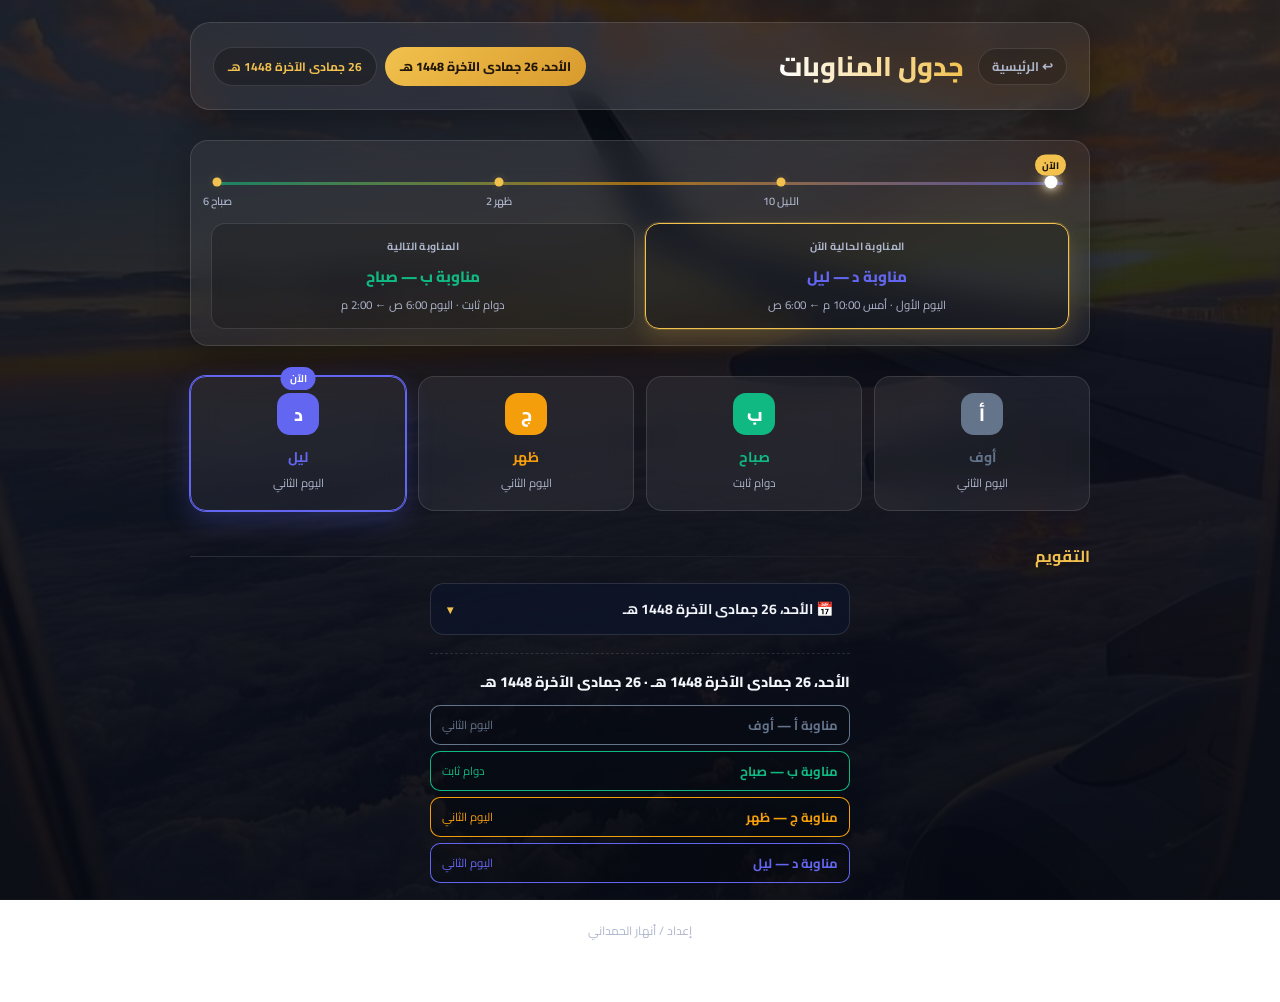
==== shifts.html @ ebb5fe30 "Add files via upload" ====
<!DOCTYPE html>
<html lang="ar" dir="rtl">
<head>
<meta charset="UTF-8">
<meta name="viewport" content="width=device-width, initial-scale=1.0">
<title>جدول المناوبات</title>
<link rel="preconnect" href="https://fonts.googleapis.com">
<link rel="preconnect" href="https://fonts.gstatic.com" crossorigin>
<link href="https://fonts.googleapis.com/css2?family=Cairo:wght@400;500;600;700;800;900&display=swap" rel="stylesheet">
<style>
  :root{
    --panel:rgba(255,255,255,.06);
    --panel-brd:rgba(255,255,255,.12);
    --gold:#f2c14e;
    --gold-soft:#f2c14e33;
    --text:#f3f5fb;
    --muted:#aeb6cc;

    --c-day:#f59e0b;     /* ظهر */
    --c-day-bg:#f59e0b26;
    --c-night:#6366f1;   /* ليل */
    --c-night-bg:#6366f126;
    --c-off:#64748b;     /* أوف */
    --c-off-bg:#64748b26;
    --c-morn:#10b981;    /* صباح ثابت */
    --c-morn-bg:#10b98126;

    --cal-bg:#101a30;
    --cal-brd:#f2c14e30;
    --cal-text:#f3f5fb;
    --cal-muted:#aeb6cc;
  }
  *{box-sizing:border-box;}
  html,body{margin:0;padding:0;}
  body{
    font-family:'Cairo',sans-serif;
    color:var(--text);
    min-height:100vh;
    padding:22px 16px 60px;
    position:relative;
  }

  /* ===== خلفية الموقع ===== */
  body::before{
    content:"";position:fixed;inset:0;z-index:-2;
    background-image:url('background.jpg');
    background-size:cover;background-position:center;background-attachment:fixed;
  }
  body::after{
    content:"";position:fixed;inset:0;z-index:-1;
    background:
      radial-gradient(1100px 600px at 90% -10%, #f2c14e17, transparent 60%),
      linear-gradient(180deg, rgba(6,10,20,.80), rgba(8,13,26,.88) 45%, rgba(6,10,20,.93));
  }

  .wrap{max-width:900px;margin:0 auto;}

  /* ===== Header ===== */
  .hero{
    display:flex;align-items:center;gap:14px;flex-wrap:wrap;
    background:var(--panel);border:1px solid var(--panel-brd);
    border-radius:20px;padding:18px 22px;backdrop-filter:blur(16px);
    box-shadow:0 14px 34px #00000055;
  }
  .hero h1{
    margin:0;font-size:clamp(20px,4vw,27px);
    background:linear-gradient(90deg,#fff,var(--gold));
    -webkit-background-clip:text;background-clip:text;color:transparent;
    font-weight:800;
  }
  .back-link{
    display:inline-flex;align-items:center;gap:5px;
    color:var(--muted);text-decoration:none;font-size:12.5px;font-weight:700;
    background:#00000030;border:1px solid var(--panel-brd);
    padding:6px 13px;border-radius:999px;transition:.2s;
  }
  .back-link:hover{color:var(--gold);border-color:var(--gold-soft);}
  .hero .pills{display:flex;gap:8px;flex-wrap:wrap;margin-right:auto;}
  .hero .pills .g{
    background:linear-gradient(135deg,var(--gold),#d89b2d);
    color:#20160a;font-weight:800;font-size:12.5px;
    padding:8px 15px;border-radius:999px;white-space:nowrap;
  }
  .hero .pills .h{
    color:var(--gold);font-weight:700;font-size:12px;
    background:#00000040;border:1px solid var(--panel-brd);
    padding:7px 14px;border-radius:999px;white-space:nowrap;
  }

  /* ===== Section title ===== */
  .sec-title{
    margin:30px 0 12px;display:flex;align-items:center;gap:10px;
    font-size:16px;font-weight:700;color:var(--gold);
  }
  .sec-title .line{flex:1;height:1px;background:linear-gradient(90deg,var(--panel-brd),transparent);}
  .sec-gap{margin-top:30px;}

  /* ===== خط الوقت النحيف ===== */
  .timeline-card{
    background:var(--panel);border:1px solid var(--panel-brd);
    border-radius:18px;padding:18px 20px 16px;backdrop-filter:blur(16px);
    box-shadow:0 14px 34px #00000045;
  }
  .thin-track{direction:ltr;position:relative;height:38px;margin:4px 6px 0;}
  .thin-track .line{
    position:absolute;top:19px;left:0;right:0;height:3px;border-radius:3px;
    background:linear-gradient(90deg,var(--c-morn),var(--c-day),var(--c-night));opacity:.6;
  }
  .thin-track .tick{
    position:absolute;top:19px;width:9px;height:9px;border-radius:50%;
    background:var(--gold);box-shadow:0 0 8px var(--gold-soft);transform:translate(-50%,-50%);
  }
  .thin-track .tick span{
    position:absolute;top:13px;left:50%;transform:translateX(-50%);
    font-size:11px;color:var(--muted);white-space:nowrap;font-weight:600;
  }
  .now-mark{
    position:absolute;top:19px;width:13px;height:13px;border-radius:50%;background:#fff;
    box-shadow:0 0 10px #fff,0 0 18px var(--gold);transform:translate(-50%,-50%);
    transition:left .3s;z-index:2;
  }
  .now-mark::after{
    content:"الآن";position:absolute;bottom:13px;left:50%;transform:translateX(-50%);
    font-size:9.5px;background:var(--gold);color:#20160a;padding:2px 7px;border-radius:999px;
    font-weight:800;white-space:nowrap;
  }

  .now-next{display:grid;grid-template-columns:1fr 1fr;gap:10px;margin-top:22px;}
  @media(max-width:520px){.now-next{grid-template-columns:1fr;}}
  .status-chip{
    background:#00000030;border:1px solid var(--panel-brd);border-radius:14px;
    padding:12px 14px;text-align:center;
  }
  .status-chip .tag{font-size:10.5px;color:var(--muted);font-weight:700;margin-bottom:6px;letter-spacing:.3px;}
  .status-chip .main{font-size:15px;font-weight:800;}
  .status-chip .sub{font-size:11.5px;color:var(--muted);margin-top:3px;}
  .status-chip.now{
    border-color:var(--gold);box-shadow:0 0 0 1px var(--gold-soft),0 10px 22px #f2c14e30;
  }

  /* ===== Duty cards ===== */
  .duty-grid{display:grid;grid-template-columns:repeat(4,1fr);gap:12px;}
  @media(max-width:720px){.duty-grid{grid-template-columns:repeat(2,1fr);}}
  .duty-card{
    position:relative;background:var(--panel);border:1px solid var(--panel-brd);
    border-radius:16px;padding:16px 12px;text-align:center;backdrop-filter:blur(14px);
  }
  .duty-card .letter{
    width:42px;height:42px;border-radius:13px;margin:0 auto 9px;
    display:flex;align-items:center;justify-content:center;
    font-size:18px;font-weight:800;color:#fff;
  }
  .duty-card .phase{font-size:14px;font-weight:700;margin-bottom:2px;}
  .duty-card .day-n{font-size:11.5px;color:var(--muted);}
  .duty-card.active{
    border-color:var(--c-night);box-shadow:0 0 0 1px var(--c-night),0 10px 26px #6366f140;
  }
  .duty-card.active::before{
    content:"الآن";position:absolute;top:-10px;left:50%;transform:translateX(-50%);
    background:var(--c-night);color:#fff;font-size:10px;font-weight:700;
    padding:2px 9px;border-radius:999px;white-space:nowrap;
  }

  /* ===== Calendar ===== */
  .date-toggle{
    max-width:420px;margin:0 auto;
    width:100%;display:flex;align-items:center;justify-content:space-between;gap:8px;
    background:#0d1528cc;border:1px solid var(--panel-brd);color:var(--text);
    padding:12px 16px;border-radius:14px;font-family:'Cairo',sans-serif;font-size:14px;
    font-weight:700;cursor:pointer;transition:.18s;
  }
  .date-toggle:hover{border-color:var(--gold-soft);}
  .date-toggle .arrow{color:var(--gold);font-size:12px;transition:.2s;}
  .date-toggle.open .arrow{transform:rotate(180deg);}

  .cal-pop{max-width:420px;margin:10px auto 0;}

  .cal-card{
    background:var(--cal-bg);border:1px solid var(--cal-brd);
    border-radius:24px;padding:20px 18px;
    box-shadow:0 16px 38px #00000055;
  }
  .cal-nav{display:flex;align-items:center;justify-content:space-between;margin-bottom:4px;}
  .cal-nav button{
    background:#ffffff14;border:1px solid #ffffff22;color:#fff;
    width:38px;height:38px;border-radius:12px;cursor:pointer;font-size:16px;transition:.2s;
  }
  .cal-nav button:hover{background:var(--gold-soft);color:var(--gold);border-color:var(--gold-soft);}
  .cal-nav h2{font-size:17px;font-weight:800;margin:0;color:#fff;}
  .cal-hijri-range{text-align:center;font-size:10.5px;color:var(--cal-muted);margin-bottom:16px;}

  .week-row{display:grid;grid-template-columns:repeat(7,1fr);gap:4px;margin-bottom:6px;}
  .week-row div{text-align:center;font-size:11px;color:var(--cal-muted);font-weight:600;padding:2px 0;}

  .days-grid{display:grid;grid-template-columns:repeat(7,1fr);gap:4px;}
  .day-cell{
    aspect-ratio:1;border-radius:12px;
    background:transparent;border:1px solid transparent;
    display:flex;align-items:center;justify-content:center;
    font-size:16px;font-weight:600;color:var(--cal-text);
    cursor:pointer;transition:.18s;
  }
  .day-cell.empty{background:transparent;border:none;cursor:default;}
  .day-cell:not(.empty):hover{background:#ffffff12;}
  .day-cell.today{border-color:var(--gold);color:var(--gold);font-weight:800;}
  .day-cell.picked{background:var(--gold);color:#20160a;border-color:var(--gold);font-weight:800;}

  .cal-actions{display:flex;gap:8px;margin-top:14px;}
  .cal-actions button{
    flex:1;padding:12px;border-radius:14px;font-weight:800;font-size:14px;cursor:pointer;border:none;
    font-family:'Cairo',sans-serif;
  }
  .cal-actions .cancel{background:#ffffff14;color:#fff;}
  .cal-actions .cancel:hover{background:#ffffff22;}
  .cal-actions .today-btn{background:linear-gradient(135deg,var(--gold),#d89b2d);color:#20160a;}
  .cal-actions .today-btn:hover{filter:brightness(1.06);}

  .day-details{
    max-width:420px;margin:18px auto 0;
    padding-top:14px;border-top:1px dashed var(--panel-brd);
    font-size:13px;color:var(--muted);
  }
  .day-details .ddate{font-size:14.5px;font-weight:800;color:var(--text);margin-bottom:10px;}
  .day-details .drow{
    display:flex;align-items:center;justify-content:space-between;gap:10px;
    padding:8px 12px;border-radius:10px;margin-bottom:6px;background:#00000025;
  }
  .day-details .drow.hl{box-shadow:inset 0 0 0 1px currentColor;}
  .day-details .drow b{font-size:13px;}
  .day-details .drow span{font-size:11.5px;}

  footer{text-align:center;color:var(--muted);font-size:12px;margin-top:36px;}

  @media(max-width:480px){
    body{padding:16px 10px 44px;}
    .hero{padding:14px 16px;gap:10px;}
    .timeline-card{padding:14px 12px 12px;}
    .duty-card{padding:12px 8px;}
    .cal-card{padding:12px;}
  }
</style>
</head>
<body>

<div class="wrap">

  <div class="hero">
    <a class="back-link" href="index.html">↩ الرئيسية</a>
    <h1>جدول المناوبات</h1>
    <div class="pills">
      <span class="g" id="todayPillG"></span>
      <span class="h" id="todayPillH"></span>
    </div>
  </div>

  <div class="timeline-card sec-gap">
    <div class="thin-track" id="thinTrack">
      <div class="line"></div>
      <div class="tick" style="left:0%"><span>6 صباح</span></div>
      <div class="tick" style="left:33.33%"><span>2 ظهر</span></div>
      <div class="tick" style="left:66.66%"><span>10 الليل</span></div>
      <div class="now-mark" id="nowMark"></div>
    </div>
    <div class="now-next" id="nowNext"></div>
  </div>

  <div class="duty-grid sec-gap" id="dutyGrid"></div>

  <div class="sec-title"><span>التقويم</span><span class="line"></span></div>
  <button type="button" class="date-toggle" id="dateToggle">
    <span id="dateToggleText"></span><span class="arrow">▾</span>
  </button>
  <div class="cal-pop" id="calPop" style="display:none;">
    <div class="cal-card">
      <div class="cal-nav">
        <button id="prevBtn">‹</button>
        <h2 id="monthLabel"></h2>
        <button id="nextBtn">›</button>
      </div>
      <div class="cal-hijri-range" id="hijriRange"></div>

      <div class="week-row">
        <div>أحد</div><div>اثنين</div><div>ثلاثاء</div><div>أربعاء</div><div>خميس</div><div>جمعة</div><div>سبت</div>
      </div>
      <div class="days-grid" id="daysGrid"></div>
      <div class="cal-actions">
        <button type="button" class="cancel" id="cancelBtn">إلغاء</button>
        <button type="button" class="today-btn" id="todayBtn">اليوم</button>
      </div>
    </div>
  </div>

  <div class="day-details" id="dayDetails"></div>

  <footer>إعداد / أنهار الحمداني</footer>
</div>

<script>
/* ===================== منطق المناوبات ===================== */
// مناوبة ج ثابتة صباحًا حتى 30/4/1448هـ (2026-10-06)، ومن 1/5/1448هـ (2026-10-07) تصبح مناوبة ب هي الثابتة صباحًا
const EPOCH  = new Date(2026, 9, 6);
const SWITCH = new Date(2026, 9, 7);

const PHASE_COLOR = {
  'ظهر':  {c:'var(--c-day)',   bg:'var(--c-day-bg)'},
  'ليل':  {c:'var(--c-night)', bg:'var(--c-night-bg)'},
  'أوف':  {c:'var(--c-off)',   bg:'var(--c-off-bg)'},
  'صباح': {c:'var(--c-morn)',  bg:'var(--c-morn-bg)'}
};
const ORDINAL = {1:'الأول', 2:'الثاني', 3:'الثالث'};

function stripTime(d){ return new Date(d.getFullYear(), d.getMonth(), d.getDate()); }
function diffDays(d){ return Math.round((stripTime(d) - EPOCH) / 86400000); }
function mod9(n){ return ((n % 9) + 9) % 9; }

function phaseFromPos(p){
  if(p < 3) return {phase:'ظهر', day:p+1};
  if(p < 6) return {phase:'ليل', day:p-3+1};
  return {phase:'أوف', day:p-6+1};
}

function getDaySchedule(date){
  const d = stripTime(date);
  const dd = diffDays(d);
  const afterSwitch = d.getTime() >= SWITCH.getTime();
  const slot2Group = afterSwitch ? 'ج' : 'ب';
  const fixedGroup = afterSwitch ? 'ب' : 'ج';

  const a    = phaseFromPos(mod9(dd + 0));
  const s2   = phaseFromPos(mod9(dd + 3));
  const offd = phaseFromPos(mod9(dd + 6));

  const result = {};
  result['أ'] = a;
  result[slot2Group] = s2;
  result[fixedGroup] = {phase:'صباح', day:null, fixed:true};
  result['د'] = offd;
  return result;
}

function groupForPhase(date, phaseName){
  const sch = getDaySchedule(date);
  for(const g of ['أ','ب','ج','د']){
    if(phaseName === 'صباح'){ if(sch[g].fixed) return g; }
    else if(sch[g].phase === phaseName) return g;
  }
  return null;
}

function dayWord(info){
  return info.fixed ? 'دوام ثابت' : `اليوم ${ORDINAL[info.day]}`;
}

/* ===================== الهجري عبر Intl ===================== */
const HIJRI_LOCALE = 'ar-SA-u-ca-islamic-umalqura-nu-latn';
function hijriFull(date){
  try{ return new Intl.DateTimeFormat(HIJRI_LOCALE, {day:'numeric', month:'long', year:'numeric'}).format(date); }
  catch(e){ return new Intl.DateTimeFormat('ar-SA-u-ca-islamic-nu-latn', {day:'numeric', month:'long', year:'numeric'}).format(date); }
}

/* ===================== بطاقات الدوام اليوم ===================== */
function renderDutyCards(){
  const today = new Date();
  const sch = getDaySchedule(today);
  const nightGroup = groupForPhase(today, 'ليل');
  const grid = document.getElementById('dutyGrid');
  grid.innerHTML = '';
  ['أ','ب','ج','د'].forEach(g=>{
    const info = sch[g];
    const colors = PHASE_COLOR[info.phase];
    const card = document.createElement('div');
    card.className = 'duty-card' + (g===nightGroup ? ' active' : '');
    card.innerHTML = `
      <div class="letter" style="background:${colors.c}">${g}</div>
      <div class="phase" style="color:${colors.c}">${info.phase}</div>
      <div class="day-n">${dayWord(info)}</div>
    `;
    grid.appendChild(card);
  });

  document.getElementById('todayPillG').textContent =
    today.toLocaleDateString('ar-SA-u-nu-latn', {weekday:'long', day:'numeric', month:'long', year:'numeric'});
  document.getElementById('todayPillH').textContent = hijriFull(today);
}

/* ===================== الخط الزمني ===================== */
const PHASE_ORDER = ['صباح','ظهر','ليل'];
const HOUR_START  = [6,14,22];

function segmentAt(index){
  const dateOffset = Math.floor(index/3);
  const phaseIdx = ((index%3)+3)%3;
  const base = stripTime(new Date());
  const date = new Date(base.getFullYear(), base.getMonth(), base.getDate()+dateOffset);
  return {date, phase:PHASE_ORDER[phaseIdx], hour:HOUR_START[phaseIdx]};
}

function relDayLabel(date){
  const diff = Math.round((stripTime(date) - stripTime(new Date())) / 86400000);
  if(diff === 0) return 'اليوم';
  if(diff === 1) return 'غدًا';
  if(diff === -1) return 'أمس';
  return date.toLocaleDateString('ar-SA-u-nu-latn', {day:'numeric', month:'short'});
}

function timeRangeOf(seg){
  const hours = {6:'6:00 ص', 14:'2:00 م', 22:'10:00 م'};
  const nextHour = seg.hour===22 ? '6:00 ص' : (seg.hour===6 ? '2:00 م' : '10:00 م');
  return `${hours[seg.hour]} ← ${nextHour}`;
}

function renderTimeline(){
  const now = new Date();
  const base = stripTime(now);
  const todaySixAM = new Date(base.getFullYear(), base.getMonth(), base.getDate(), 6,0,0);
  const diffMin = (now - todaySixAM) / 60000;
  const currentIndex = Math.floor(diffMin / 480);

  const relMin = (((now.getHours()*60+now.getMinutes()) - 360) % 1440 + 1440) % 1440;
  document.getElementById('nowMark').style.left = (relMin/1440*100) + '%';

  const row = document.getElementById('nowNext');
  row.innerHTML = '';
  const tags = ['المناوبة الحالية الآن','المناوبة التالية'];
  [currentIndex, currentIndex+1].forEach((idx,i)=>{
    const seg = segmentAt(idx);
    const g = groupForPhase(seg.date, seg.phase);
    const info = getDaySchedule(seg.date)[g];
    const colors = PHASE_COLOR[seg.phase];
    const chip = document.createElement('div');
    chip.className = 'status-chip' + (i===0 ? ' now' : '');
    chip.innerHTML = `
      <div class="tag">${tags[i]}</div>
      <div class="main" style="color:${colors.c}">مناوبة ${g} — ${seg.phase}</div>
      <div class="sub">${dayWord(info)} · ${relDayLabel(seg.date)} ${timeRangeOf(seg)}</div>
    `;
    row.appendChild(chip);
  });
}

/* ===================== التقويم (هجري) ===================== */
let pickedDateStr = null;
let hijriAnchor = null;

function addDays(date, n){ const d=stripTime(date); return new Date(d.getFullYear(), d.getMonth(), d.getDate()+n); }

function hijriParts(date){
  try{
    var fmt = new Intl.DateTimeFormat('en-u-ca-islamic-umalqura', {year:'numeric', month:'numeric', day:'numeric'});
  }catch(e){
    fmt = new Intl.DateTimeFormat('en-u-ca-islamic', {year:'numeric', month:'numeric', day:'numeric'});
  }
  const o = {};
  fmt.formatToParts(date).forEach(p=>o[p.type]=p.value);
  return {y:+o.year, m:+o.month, d:+o.day};
}

function hijriMonthBounds(anchor){
  let d = stripTime(anchor);
  let p = hijriParts(d);
  let guard = 0;
  while(p.d !== 1 && guard < 40){ d = addDays(d, -1); p = hijriParts(d); guard++; }
  const first = d, y = p.y, m = p.m;

  let d2 = addDays(first, 1);
  let p2 = hijriParts(d2);
  guard = 0;
  while(p2.y === y && p2.m === m && guard < 40){ d2 = addDays(d2, 1); p2 = hijriParts(d2); guard++; }
  const last = addDays(d2, -1);
  return {first, last};
}

function initCalendarToToday(){
  hijriAnchor = new Date();
  pickedDateStr = toDateStr(new Date());
}

function jsDayToArabicCol(jsDay){ return jsDay; }

function toDateStr(d){
  const y=d.getFullYear(), m=String(d.getMonth()+1).padStart(2,'0'), dd=String(d.getDate()).padStart(2,'0');
  return `${y}-${m}-${dd}`;
}

let curBounds = null;

function renderCalendar(){
  curBounds = hijriMonthBounds(hijriAnchor);
  const first = curBounds.first, last = curBounds.last;
  const daysInMonth = Math.round((last - first) / 86400000) + 1;

  document.getElementById('monthLabel').textContent =
    new Intl.DateTimeFormat(HIJRI_LOCALE, {month:'long', year:'numeric'}).format(first);
  document.getElementById('hijriRange').textContent =
    `${first.toLocaleDateString('ar-SA-u-nu-latn',{day:'numeric',month:'long',year:'numeric'})} — ${last.toLocaleDateString('ar-SA-u-nu-latn',{day:'numeric',month:'long',year:'numeric'})} م`;

  const grid = document.getElementById('daysGrid');
  grid.innerHTML = '';

  const startCol = jsDayToArabicCol(first.getDay());
  const today = stripTime(new Date());

  for(let i=0;i<startCol;i++){
    const empty = document.createElement('div');
    empty.className = 'day-cell empty';
    grid.appendChild(empty);
  }

  for(let i=0;i<daysInMonth;i++){
    const date = addDays(first, i);
    const dateStr = toDateStr(date);
    const cell = document.createElement('div');
    cell.className = 'day-cell';
    if(stripTime(date).getTime() === today.getTime()) cell.classList.add('today');
    if(pickedDateStr === dateStr) cell.classList.add('picked');
    cell.textContent = i + 1;
    cell.addEventListener('click', ()=>{
      pickedDateStr = dateStr;
      renderCalendar();
      showDayDetails(date);
      closeCalPop();
    });
    grid.appendChild(cell);
  }

  if(pickedDateStr){
    const [y,m,d] = pickedDateStr.split('-').map(Number);
    showDayDetails(new Date(y, m-1, d));
  }
}

function updateDateToggleText(date){
  const el = document.getElementById('dateToggleText');
  if(el) el.textContent = '📅 ' + date.toLocaleDateString('ar-SA-u-nu-latn', {weekday:'long', day:'numeric', month:'long', year:'numeric'});
}

function closeCalPop(){
  document.getElementById('calPop').style.display = 'none';
  document.getElementById('dateToggle').classList.remove('open');
}

function showDayDetails(date){
  updateDateToggleText(date);
  const sch = getDaySchedule(date);
  const box = document.getElementById('dayDetails');
  const niceDate = date.toLocaleDateString('ar-SA-u-nu-latn', {weekday:'long', day:'numeric', month:'long', year:'numeric'});

  let rows = '';
  ['أ','ب','ج','د'].forEach(g=>{
    const info = sch[g];
    const colors = PHASE_COLOR[info.phase];
    rows += `
      <div class="drow hl" style="color:${colors.c}">
        <b style="color:${colors.c}">مناوبة ${g} — ${info.phase}</b>
        <span>${dayWord(info)}</span>
      </div>`;
  });

  box.innerHTML = `<div class="ddate">${niceDate} · ${hijriFull(date)}</div>${rows}`;
}

document.getElementById('dateToggle').addEventListener('click', ()=>{
  const pop = document.getElementById('calPop');
  const btn = document.getElementById('dateToggle');
  const open = pop.style.display !== 'none';
  pop.style.display = open ? 'none' : 'block';
  btn.classList.toggle('open', !open);
});
document.getElementById('cancelBtn').addEventListener('click', closeCalPop);
document.getElementById('prevBtn').addEventListener('click', ()=>{
  hijriAnchor = addDays(curBounds.first, -1);
  renderCalendar();
});
document.getElementById('nextBtn').addEventListener('click', ()=>{
  hijriAnchor = addDays(curBounds.last, 1);
  renderCalendar();
});
document.getElementById('todayBtn').addEventListener('click', ()=>{
  const t = new Date();
  hijriAnchor = t;
  pickedDateStr = toDateStr(t);
  renderCalendar();
  showDayDetails(t);
  closeCalPop();
});

/* ===================== تشغيل ===================== */
renderDutyCards();
renderTimeline();
initCalendarToToday();
renderCalendar();
setInterval(renderTimeline, 60000);
</script>

</body>
</html>
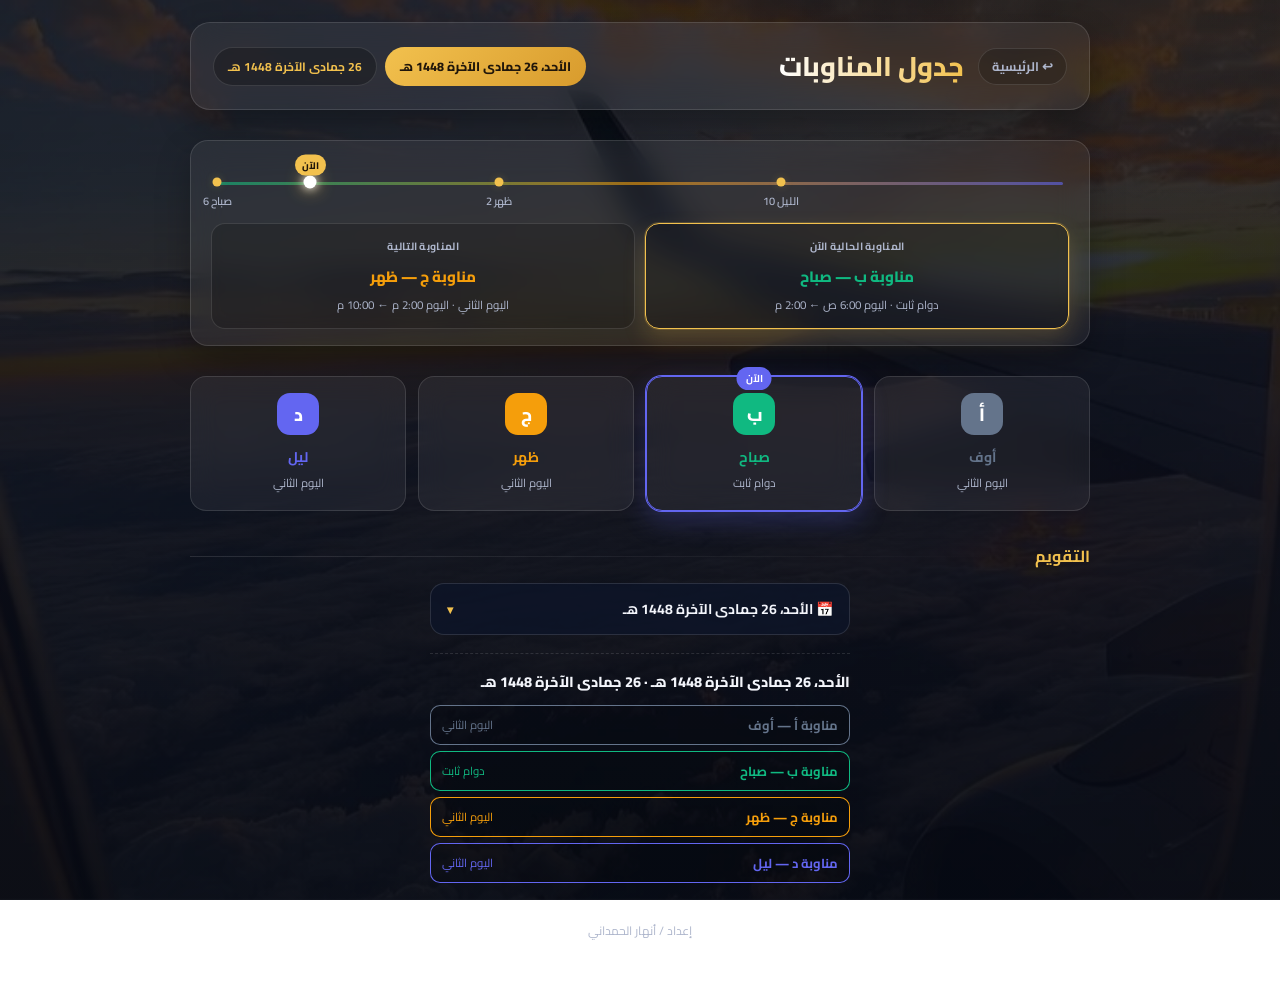
==== commit 528fdd9e: "Add files via upload" ====
--- a/shifts.html
+++ b/shifts.html
@@ -7,238 +7,8 @@
 <link rel="preconnect" href="https://fonts.googleapis.com">
 <link rel="preconnect" href="https://fonts.gstatic.com" crossorigin>
 <link href="https://fonts.googleapis.com/css2?family=Cairo:wght@400;500;600;700;800;900&display=swap" rel="stylesheet">
-<style>
-  :root{
-    --panel:rgba(255,255,255,.06);
-    --panel-brd:rgba(255,255,255,.12);
-    --gold:#f2c14e;
-    --gold-soft:#f2c14e33;
-    --text:#f3f5fb;
-    --muted:#aeb6cc;
-
-    --c-day:#f59e0b;     /* ظهر */
-    --c-day-bg:#f59e0b26;
-    --c-night:#6366f1;   /* ليل */
-    --c-night-bg:#6366f126;
-    --c-off:#64748b;     /* أوف */
-    --c-off-bg:#64748b26;
-    --c-morn:#10b981;    /* صباح ثابت */
-    --c-morn-bg:#10b98126;
-
-    --cal-bg:#101a30;
-    --cal-brd:#f2c14e30;
-    --cal-text:#f3f5fb;
-    --cal-muted:#aeb6cc;
-  }
-  *{box-sizing:border-box;}
-  html,body{margin:0;padding:0;}
-  body{
-    font-family:'Cairo',sans-serif;
-    color:var(--text);
-    min-height:100vh;
-    padding:22px 16px 60px;
-    position:relative;
-  }
-
-  /* ===== خلفية الموقع ===== */
-  body::before{
-    content:"";position:fixed;inset:0;z-index:-2;
-    background-image:url('background.jpg');
-    background-size:cover;background-position:center;background-attachment:fixed;
-  }
-  body::after{
-    content:"";position:fixed;inset:0;z-index:-1;
-    background:
-      radial-gradient(1100px 600px at 90% -10%, #f2c14e17, transparent 60%),
-      linear-gradient(180deg, rgba(6,10,20,.80), rgba(8,13,26,.88) 45%, rgba(6,10,20,.93));
-  }
-
-  .wrap{max-width:900px;margin:0 auto;}
-
-  /* ===== Header ===== */
-  .hero{
-    display:flex;align-items:center;gap:14px;flex-wrap:wrap;
-    background:var(--panel);border:1px solid var(--panel-brd);
-    border-radius:20px;padding:18px 22px;backdrop-filter:blur(16px);
-    box-shadow:0 14px 34px #00000055;
-  }
-  .hero h1{
-    margin:0;font-size:clamp(20px,4vw,27px);
-    background:linear-gradient(90deg,#fff,var(--gold));
-    -webkit-background-clip:text;background-clip:text;color:transparent;
-    font-weight:800;
-  }
-  .back-link{
-    display:inline-flex;align-items:center;gap:5px;
-    color:var(--muted);text-decoration:none;font-size:12.5px;font-weight:700;
-    background:#00000030;border:1px solid var(--panel-brd);
-    padding:6px 13px;border-radius:999px;transition:.2s;
-  }
-  .back-link:hover{color:var(--gold);border-color:var(--gold-soft);}
-  .hero .pills{display:flex;gap:8px;flex-wrap:wrap;margin-right:auto;}
-  .hero .pills .g{
-    background:linear-gradient(135deg,var(--gold),#d89b2d);
-    color:#20160a;font-weight:800;font-size:12.5px;
-    padding:8px 15px;border-radius:999px;white-space:nowrap;
-  }
-  .hero .pills .h{
-    color:var(--gold);font-weight:700;font-size:12px;
-    background:#00000040;border:1px solid var(--panel-brd);
-    padding:7px 14px;border-radius:999px;white-space:nowrap;
-  }
-
-  /* ===== Section title ===== */
-  .sec-title{
-    margin:30px 0 12px;display:flex;align-items:center;gap:10px;
-    font-size:16px;font-weight:700;color:var(--gold);
-  }
-  .sec-title .line{flex:1;height:1px;background:linear-gradient(90deg,var(--panel-brd),transparent);}
-  .sec-gap{margin-top:30px;}
-
-  /* ===== خط الوقت النحيف ===== */
-  .timeline-card{
-    background:var(--panel);border:1px solid var(--panel-brd);
-    border-radius:18px;padding:18px 20px 16px;backdrop-filter:blur(16px);
-    box-shadow:0 14px 34px #00000045;
-  }
-  .thin-track{direction:ltr;position:relative;height:38px;margin:4px 6px 0;}
-  .thin-track .line{
-    position:absolute;top:19px;left:0;right:0;height:3px;border-radius:3px;
-    background:linear-gradient(90deg,var(--c-morn),var(--c-day),var(--c-night));opacity:.6;
-  }
-  .thin-track .tick{
-    position:absolute;top:19px;width:9px;height:9px;border-radius:50%;
-    background:var(--gold);box-shadow:0 0 8px var(--gold-soft);transform:translate(-50%,-50%);
-  }
-  .thin-track .tick span{
-    position:absolute;top:13px;left:50%;transform:translateX(-50%);
-    font-size:11px;color:var(--muted);white-space:nowrap;font-weight:600;
-  }
-  .now-mark{
-    position:absolute;top:19px;width:13px;height:13px;border-radius:50%;background:#fff;
-    box-shadow:0 0 10px #fff,0 0 18px var(--gold);transform:translate(-50%,-50%);
-    transition:left .3s;z-index:2;
-  }
-  .now-mark::after{
-    content:"الآن";position:absolute;bottom:13px;left:50%;transform:translateX(-50%);
-    font-size:9.5px;background:var(--gold);color:#20160a;padding:2px 7px;border-radius:999px;
-    font-weight:800;white-space:nowrap;
-  }
-
-  .now-next{display:grid;grid-template-columns:1fr 1fr;gap:10px;margin-top:22px;}
-  @media(max-width:520px){.now-next{grid-template-columns:1fr;}}
-  .status-chip{
-    background:#00000030;border:1px solid var(--panel-brd);border-radius:14px;
-    padding:12px 14px;text-align:center;
-  }
-  .status-chip .tag{font-size:10.5px;color:var(--muted);font-weight:700;margin-bottom:6px;letter-spacing:.3px;}
-  .status-chip .main{font-size:15px;font-weight:800;}
-  .status-chip .sub{font-size:11.5px;color:var(--muted);margin-top:3px;}
-  .status-chip.now{
-    border-color:var(--gold);box-shadow:0 0 0 1px var(--gold-soft),0 10px 22px #f2c14e30;
-  }
-
-  /* ===== Duty cards ===== */
-  .duty-grid{display:grid;grid-template-columns:repeat(4,1fr);gap:12px;}
-  @media(max-width:720px){.duty-grid{grid-template-columns:repeat(2,1fr);}}
-  .duty-card{
-    position:relative;background:var(--panel);border:1px solid var(--panel-brd);
-    border-radius:16px;padding:16px 12px;text-align:center;backdrop-filter:blur(14px);
-  }
-  .duty-card .letter{
-    width:42px;height:42px;border-radius:13px;margin:0 auto 9px;
-    display:flex;align-items:center;justify-content:center;
-    font-size:18px;font-weight:800;color:#fff;
-  }
-  .duty-card .phase{font-size:14px;font-weight:700;margin-bottom:2px;}
-  .duty-card .day-n{font-size:11.5px;color:var(--muted);}
-  .duty-card.active{
-    border-color:var(--c-night);box-shadow:0 0 0 1px var(--c-night),0 10px 26px #6366f140;
-  }
-  .duty-card.active::before{
-    content:"الآن";position:absolute;top:-10px;left:50%;transform:translateX(-50%);
-    background:var(--c-night);color:#fff;font-size:10px;font-weight:700;
-    padding:2px 9px;border-radius:999px;white-space:nowrap;
-  }
-
-  /* ===== Calendar ===== */
-  .date-toggle{
-    max-width:420px;margin:0 auto;
-    width:100%;display:flex;align-items:center;justify-content:space-between;gap:8px;
-    background:#0d1528cc;border:1px solid var(--panel-brd);color:var(--text);
-    padding:12px 16px;border-radius:14px;font-family:'Cairo',sans-serif;font-size:14px;
-    font-weight:700;cursor:pointer;transition:.18s;
-  }
-  .date-toggle:hover{border-color:var(--gold-soft);}
-  .date-toggle .arrow{color:var(--gold);font-size:12px;transition:.2s;}
-  .date-toggle.open .arrow{transform:rotate(180deg);}
-
-  .cal-pop{max-width:420px;margin:10px auto 0;}
-
-  .cal-card{
-    background:var(--cal-bg);border:1px solid var(--cal-brd);
-    border-radius:24px;padding:20px 18px;
-    box-shadow:0 16px 38px #00000055;
-  }
-  .cal-nav{display:flex;align-items:center;justify-content:space-between;margin-bottom:4px;}
-  .cal-nav button{
-    background:#ffffff14;border:1px solid #ffffff22;color:#fff;
-    width:38px;height:38px;border-radius:12px;cursor:pointer;font-size:16px;transition:.2s;
-  }
-  .cal-nav button:hover{background:var(--gold-soft);color:var(--gold);border-color:var(--gold-soft);}
-  .cal-nav h2{font-size:17px;font-weight:800;margin:0;color:#fff;}
-  .cal-hijri-range{text-align:center;font-size:10.5px;color:var(--cal-muted);margin-bottom:16px;}
-
-  .week-row{display:grid;grid-template-columns:repeat(7,1fr);gap:4px;margin-bottom:6px;}
-  .week-row div{text-align:center;font-size:11px;color:var(--cal-muted);font-weight:600;padding:2px 0;}
-
-  .days-grid{display:grid;grid-template-columns:repeat(7,1fr);gap:4px;}
-  .day-cell{
-    aspect-ratio:1;border-radius:12px;
-    background:transparent;border:1px solid transparent;
-    display:flex;align-items:center;justify-content:center;
-    font-size:16px;font-weight:600;color:var(--cal-text);
-    cursor:pointer;transition:.18s;
-  }
-  .day-cell.empty{background:transparent;border:none;cursor:default;}
-  .day-cell:not(.empty):hover{background:#ffffff12;}
-  .day-cell.today{border-color:var(--gold);color:var(--gold);font-weight:800;}
-  .day-cell.picked{background:var(--gold);color:#20160a;border-color:var(--gold);font-weight:800;}
-
-  .cal-actions{display:flex;gap:8px;margin-top:14px;}
-  .cal-actions button{
-    flex:1;padding:12px;border-radius:14px;font-weight:800;font-size:14px;cursor:pointer;border:none;
-    font-family:'Cairo',sans-serif;
-  }
-  .cal-actions .cancel{background:#ffffff14;color:#fff;}
-  .cal-actions .cancel:hover{background:#ffffff22;}
-  .cal-actions .today-btn{background:linear-gradient(135deg,var(--gold),#d89b2d);color:#20160a;}
-  .cal-actions .today-btn:hover{filter:brightness(1.06);}
-
-  .day-details{
-    max-width:420px;margin:18px auto 0;
-    padding-top:14px;border-top:1px dashed var(--panel-brd);
-    font-size:13px;color:var(--muted);
-  }
-  .day-details .ddate{font-size:14.5px;font-weight:800;color:var(--text);margin-bottom:10px;}
-  .day-details .drow{
-    display:flex;align-items:center;justify-content:space-between;gap:10px;
-    padding:8px 12px;border-radius:10px;margin-bottom:6px;background:#00000025;
-  }
-  .day-details .drow.hl{box-shadow:inset 0 0 0 1px currentColor;}
-  .day-details .drow b{font-size:13px;}
-  .day-details .drow span{font-size:11.5px;}
-
-  footer{text-align:center;color:var(--muted);font-size:12px;margin-top:36px;}
-
-  @media(max-width:480px){
-    body{padding:16px 10px 44px;}
-    .hero{padding:14px 16px;gap:10px;}
-    .timeline-card{padding:14px 12px 12px;}
-    .duty-card{padding:12px 8px;}
-    .cal-card{padding:12px;}
-  }
-</style>
+<link rel="stylesheet" href="css/common.css">
+<link rel="stylesheet" href="css/shifts.css">
 </head>
 <body>
 
@@ -272,6 +42,10 @@
   </button>
   <div class="cal-pop" id="calPop" style="display:none;">
     <div class="cal-card">
+      <div class="cal-mode-switch">
+        <button type="button" class="mode-opt active" id="modeHijri">هجري</button>
+        <button type="button" class="mode-opt" id="modeGreg">ميلادي</button>
+      </div>
       <div class="cal-nav">
         <button id="prevBtn">‹</button>
         <h2 id="monthLabel"></h2>
@@ -297,9 +71,20 @@
 
 <script>
 /* ===================== منطق المناوبات ===================== */
-// مناوبة ج ثابتة صباحًا حتى 30/4/1448هـ (2026-10-06)، ومن 1/5/1448هـ (2026-10-07) تصبح مناوبة ب هي الثابتة صباحًا
+// مناوبة ج ثابتة صباحًا حتى 30/4/1448هـ (2026-10-11) شاملة، ومن 1/5/1448هـ (2026-10-12) تصبح مناوبة ب هي الثابتة صباحًا وج تدخل دورة التبديل مكانها
 const EPOCH  = new Date(2026, 9, 6);
-const SWITCH = new Date(2026, 9, 7);
+const SWITCH = new Date(2026, 9, 12);
+
+// الوقت الحالي بتوقيت السعودية دائمًا، بغض النظر عن منطقة جهاز الزائر
+function nowRiyadh(){
+  const fmt = new Intl.DateTimeFormat('en-US', {
+    timeZone:'Asia/Riyadh', year:'numeric', month:'2-digit', day:'2-digit',
+    hour:'2-digit', minute:'2-digit', second:'2-digit', hour12:false
+  });
+  const o = {};
+  fmt.formatToParts(new Date()).forEach(p=>{ if(p.type!=='literal') o[p.type]=p.value; });
+  return new Date(+o.year, +o.month-1, +o.day, (+o.hour)%24, +o.minute, +o.second);
+}
 
 const PHASE_COLOR = {
   'ظهر':  {c:'var(--c-day)',   bg:'var(--c-day-bg)'},
@@ -360,16 +145,16 @@
 
 /* ===================== بطاقات الدوام اليوم ===================== */
 function renderDutyCards(){
-  const today = new Date();
+  const today = nowRiyadh();
   const sch = getDaySchedule(today);
-  const nightGroup = groupForPhase(today, 'ليل');
+  const activeGroup = currentActiveGroup();
   const grid = document.getElementById('dutyGrid');
   grid.innerHTML = '';
   ['أ','ب','ج','د'].forEach(g=>{
     const info = sch[g];
     const colors = PHASE_COLOR[info.phase];
     const card = document.createElement('div');
-    card.className = 'duty-card' + (g===nightGroup ? ' active' : '');
+    card.className = 'duty-card' + (g===activeGroup ? ' active' : '');
     card.innerHTML = `
       <div class="letter" style="background:${colors.c}">${g}</div>
       <div class="phase" style="color:${colors.c}">${info.phase}</div>
@@ -390,13 +175,13 @@
 function segmentAt(index){
   const dateOffset = Math.floor(index/3);
   const phaseIdx = ((index%3)+3)%3;
-  const base = stripTime(new Date());
+  const base = stripTime(nowRiyadh());
   const date = new Date(base.getFullYear(), base.getMonth(), base.getDate()+dateOffset);
   return {date, phase:PHASE_ORDER[phaseIdx], hour:HOUR_START[phaseIdx]};
 }
 
 function relDayLabel(date){
-  const diff = Math.round((stripTime(date) - stripTime(new Date())) / 86400000);
+  const diff = Math.round((stripTime(date) - stripTime(nowRiyadh())) / 86400000);
   if(diff === 0) return 'اليوم';
   if(diff === 1) return 'غدًا';
   if(diff === -1) return 'أمس';
@@ -409,12 +194,22 @@
   return `${hours[seg.hour]} ← ${nextHour}`;
 }
 
-function renderTimeline(){
-  const now = new Date();
+function currentSegmentIndex(){
+  const now = nowRiyadh();
   const base = stripTime(now);
   const todaySixAM = new Date(base.getFullYear(), base.getMonth(), base.getDate(), 6,0,0);
   const diffMin = (now - todaySixAM) / 60000;
-  const currentIndex = Math.floor(diffMin / 480);
+  return Math.floor(diffMin / 480);
+}
+
+function currentActiveGroup(){
+  const seg = segmentAt(currentSegmentIndex());
+  return groupForPhase(seg.date, seg.phase);
+}
+
+function renderTimeline(){
+  const now = nowRiyadh();
+  const currentIndex = currentSegmentIndex();
 
   const relMin = (((now.getHours()*60+now.getMinutes()) - 360) % 1440 + 1440) % 1440;
   document.getElementById('nowMark').style.left = (relMin/1440*100) + '%';
@@ -438,9 +233,10 @@
   });
 }
 
-/* ===================== التقويم (هجري) ===================== */
+/* ===================== التقويم (هجري / ميلادي) ===================== */
 let pickedDateStr = null;
 let hijriAnchor = null;
+let calMode = 'hijri';
 
 function addDays(date, n){ const d=stripTime(date); return new Date(d.getFullYear(), d.getMonth(), d.getDate()+n); }
 
@@ -470,9 +266,19 @@
   return {first, last};
 }
 
+function gregMonthBounds(anchor){
+  const first = new Date(anchor.getFullYear(), anchor.getMonth(), 1);
+  const last = new Date(anchor.getFullYear(), anchor.getMonth()+1, 0);
+  return {first, last};
+}
+
+function monthBounds(anchor){
+  return calMode === 'hijri' ? hijriMonthBounds(anchor) : gregMonthBounds(anchor);
+}
+
 function initCalendarToToday(){
-  hijriAnchor = new Date();
-  pickedDateStr = toDateStr(new Date());
+  hijriAnchor = nowRiyadh();
+  pickedDateStr = toDateStr(nowRiyadh());
 }
 
 function jsDayToArabicCol(jsDay){ return jsDay; }
@@ -485,20 +291,27 @@
 let curBounds = null;
 
 function renderCalendar(){
-  curBounds = hijriMonthBounds(hijriAnchor);
+  curBounds = monthBounds(hijriAnchor);
   const first = curBounds.first, last = curBounds.last;
   const daysInMonth = Math.round((last - first) / 86400000) + 1;
 
-  document.getElementById('monthLabel').textContent =
-    new Intl.DateTimeFormat(HIJRI_LOCALE, {month:'long', year:'numeric'}).format(first);
-  document.getElementById('hijriRange').textContent =
-    `${first.toLocaleDateString('ar-SA-u-nu-latn',{day:'numeric',month:'long',year:'numeric'})} — ${last.toLocaleDateString('ar-SA-u-nu-latn',{day:'numeric',month:'long',year:'numeric'})} م`;
+  if(calMode === 'hijri'){
+    document.getElementById('monthLabel').textContent =
+      new Intl.DateTimeFormat(HIJRI_LOCALE, {month:'long', year:'numeric'}).format(first);
+    document.getElementById('hijriRange').textContent =
+      `${first.toLocaleDateString('ar-SA-u-nu-latn',{day:'numeric',month:'long',year:'numeric'})} — ${last.toLocaleDateString('ar-SA-u-nu-latn',{day:'numeric',month:'long',year:'numeric'})} م`;
+  }else{
+    document.getElementById('monthLabel').textContent =
+      first.toLocaleDateString('ar-SA-u-nu-latn', {month:'long', year:'numeric'});
+    document.getElementById('hijriRange').textContent =
+      `${hijriFull(first)} — ${hijriFull(last)} هـ`;
+  }
 
   const grid = document.getElementById('daysGrid');
   grid.innerHTML = '';
 
   const startCol = jsDayToArabicCol(first.getDay());
-  const today = stripTime(new Date());
+  const today = stripTime(nowRiyadh());
 
   for(let i=0;i<startCol;i++){
     const empty = document.createElement('div');
@@ -567,6 +380,18 @@
   btn.classList.toggle('open', !open);
 });
 document.getElementById('cancelBtn').addEventListener('click', closeCalPop);
+document.getElementById('modeHijri').addEventListener('click', ()=>{
+  calMode = 'hijri';
+  document.getElementById('modeHijri').classList.add('active');
+  document.getElementById('modeGreg').classList.remove('active');
+  renderCalendar();
+});
+document.getElementById('modeGreg').addEventListener('click', ()=>{
+  calMode = 'gregorian';
+  document.getElementById('modeGreg').classList.add('active');
+  document.getElementById('modeHijri').classList.remove('active');
+  renderCalendar();
+});
 document.getElementById('prevBtn').addEventListener('click', ()=>{
   hijriAnchor = addDays(curBounds.first, -1);
   renderCalendar();
@@ -576,7 +401,7 @@
   renderCalendar();
 });
 document.getElementById('todayBtn').addEventListener('click', ()=>{
-  const t = new Date();
+  const t = nowRiyadh();
   hijriAnchor = t;
   pickedDateStr = toDateStr(t);
   renderCalendar();
@@ -589,7 +414,7 @@
 renderTimeline();
 initCalendarToToday();
 renderCalendar();
-setInterval(renderTimeline, 60000);
+setInterval(()=>{ renderTimeline(); renderDutyCards(); }, 60000);
 </script>
 
 </body>
--- a/css/common.css
+++ b/css/common.css
@@ -0,0 +1,89 @@
+/* ===================== المتغيرات العامة ===================== */
+:root{
+  --panel:rgba(255,255,255,.06);
+  --panel-brd:rgba(255,255,255,.12);
+  --gold:#f2c14e;
+  --gold-soft:#f2c14e33;
+  --text:#f3f5fb;
+  --muted:#aeb6cc;
+
+  --c-day:#f59e0b;     /* ظهر */
+  --c-day-bg:#f59e0b26;
+  --c-night:#6366f1;   /* ليل */
+  --c-night-bg:#6366f126;
+  --c-off:#64748b;     /* أوف */
+  --c-off-bg:#64748b26;
+  --c-morn:#10b981;    /* صباح ثابت */
+  --c-morn-bg:#10b98126;
+
+  --cal-bg:#101a30;
+  --cal-brd:#f2c14e30;
+  --cal-text:#f3f5fb;
+  --cal-muted:#aeb6cc;
+}
+
+/* ===================== إعادة ضبط أساسية ===================== */
+*{box-sizing:border-box;}
+html,body{margin:0;padding:0;}
+body{
+  font-family:'Cairo',sans-serif;
+  color:var(--text);
+  min-height:100vh;
+  padding:22px 16px 60px;
+  position:relative;
+}
+
+/* ===== خلفية الموقع ===== */
+body::before{
+  content:"";position:fixed;inset:0;z-index:-2;
+  background-image:url('../background.jpg');
+  background-size:cover;background-position:center;background-attachment:fixed;
+}
+body::after{
+  content:"";position:fixed;inset:0;z-index:-1;
+  background:
+    radial-gradient(1100px 600px at 90% -10%, #f2c14e17, transparent 60%),
+    linear-gradient(180deg, rgba(6,10,20,.80), rgba(8,13,26,.88) 45%, rgba(6,10,20,.93));
+}
+
+/* ===== الهيدر العلوي (مشترك بين صفحات داخلية) ===== */
+.hero{
+  display:flex;align-items:center;gap:14px;flex-wrap:wrap;
+  background:var(--panel);border:1px solid var(--panel-brd);
+  border-radius:20px;padding:18px 22px;backdrop-filter:blur(16px);
+  box-shadow:0 14px 34px #00000055;
+}
+.hero h1{
+  margin:0;font-size:clamp(20px,4vw,27px);
+  background:linear-gradient(90deg,#fff,var(--gold));
+  -webkit-background-clip:text;background-clip:text;color:transparent;
+  font-weight:800;
+}
+.back-link{
+  display:inline-flex;align-items:center;gap:5px;
+  color:var(--muted);text-decoration:none;font-size:12.5px;font-weight:700;
+  background:#00000030;border:1px solid var(--panel-brd);
+  padding:6px 13px;border-radius:999px;transition:.2s;
+}
+.back-link:hover{color:var(--gold);border-color:var(--gold-soft);}
+
+/* ===== عناوين الأقسام ===== */
+.sec-title{
+  margin:30px 0 12px;display:flex;align-items:center;gap:10px;
+  font-size:16px;font-weight:700;color:var(--gold);
+}
+.sec-title .line{flex:1;height:1px;background:linear-gradient(90deg,var(--panel-brd),transparent);}
+
+/* ===== زر "اختر تاريخ" المنسدل (نمط مشترك) ===== */
+.date-toggle{
+  width:100%;display:flex;align-items:center;justify-content:space-between;gap:8px;
+  background:#0d1528cc;border:1px solid var(--panel-brd);color:var(--text);
+  padding:12px 16px;border-radius:14px;font-family:'Cairo',sans-serif;font-size:14px;
+  font-weight:700;cursor:pointer;transition:.18s;
+}
+.date-toggle:hover{border-color:var(--gold-soft);}
+.date-toggle .arrow{color:var(--gold);font-size:12px;transition:.2s;}
+.date-toggle.open .arrow{transform:rotate(180deg);}
+
+/* ===== التذييل ===== */
+footer{text-align:center;color:var(--muted);font-size:12px;margin-top:36px;}
--- a/css/shifts.css
+++ b/css/shifts.css
@@ -0,0 +1,160 @@
+/* ===================== جدول المناوبات — تنسيقات خاصة بالصفحة ===================== */
+
+.wrap{max-width:900px;margin:0 auto;}
+
+.hero .pills{display:flex;gap:8px;flex-wrap:wrap;margin-right:auto;}
+.hero .pills .g{
+  background:linear-gradient(135deg,var(--gold),#d89b2d);
+  color:#20160a;font-weight:800;font-size:12.5px;
+  padding:8px 15px;border-radius:999px;white-space:nowrap;
+}
+.hero .pills .h{
+  color:var(--gold);font-weight:700;font-size:12px;
+  background:#00000040;border:1px solid var(--panel-brd);
+  padding:7px 14px;border-radius:999px;white-space:nowrap;
+}
+
+.sec-gap{margin-top:30px;}
+
+/* ===== خط الوقت النحيف ===== */
+.timeline-card{
+  background:var(--panel);border:1px solid var(--panel-brd);
+  border-radius:18px;padding:18px 20px 16px;backdrop-filter:blur(16px);
+  box-shadow:0 14px 34px #00000045;
+}
+.thin-track{direction:ltr;position:relative;height:38px;margin:4px 6px 0;}
+.thin-track .line{
+  position:absolute;top:19px;left:0;right:0;height:3px;border-radius:3px;
+  background:linear-gradient(90deg,var(--c-morn),var(--c-day),var(--c-night));opacity:.6;
+}
+.thin-track .tick{
+  position:absolute;top:19px;width:9px;height:9px;border-radius:50%;
+  background:var(--gold);box-shadow:0 0 8px var(--gold-soft);transform:translate(-50%,-50%);
+}
+.thin-track .tick span{
+  position:absolute;top:13px;left:50%;transform:translateX(-50%);
+  font-size:11px;color:var(--muted);white-space:nowrap;font-weight:600;
+}
+.now-mark{
+  position:absolute;top:19px;width:13px;height:13px;border-radius:50%;background:#fff;
+  box-shadow:0 0 10px #fff,0 0 18px var(--gold);transform:translate(-50%,-50%);
+  transition:left .3s;z-index:2;
+}
+.now-mark::after{
+  content:"الآن";position:absolute;bottom:13px;left:50%;transform:translateX(-50%);
+  font-size:9.5px;background:var(--gold);color:#20160a;padding:2px 7px;border-radius:999px;
+  font-weight:800;white-space:nowrap;
+}
+
+.now-next{display:grid;grid-template-columns:1fr 1fr;gap:10px;margin-top:22px;}
+@media(max-width:520px){.now-next{grid-template-columns:1fr;}}
+.status-chip{
+  background:#00000030;border:1px solid var(--panel-brd);border-radius:14px;
+  padding:12px 14px;text-align:center;
+}
+.status-chip .tag{font-size:10.5px;color:var(--muted);font-weight:700;margin-bottom:6px;letter-spacing:.3px;}
+.status-chip .main{font-size:15px;font-weight:800;}
+.status-chip .sub{font-size:11.5px;color:var(--muted);margin-top:3px;}
+.status-chip.now{
+  border-color:var(--gold);box-shadow:0 0 0 1px var(--gold-soft),0 10px 22px #f2c14e30;
+}
+
+/* ===== بطاقات الدوام ===== */
+.duty-grid{display:grid;grid-template-columns:repeat(4,1fr);gap:12px;}
+@media(max-width:720px){.duty-grid{grid-template-columns:repeat(2,1fr);}}
+.duty-card{
+  position:relative;background:var(--panel);border:1px solid var(--panel-brd);
+  border-radius:16px;padding:16px 12px;text-align:center;backdrop-filter:blur(14px);
+}
+.duty-card .letter{
+  width:42px;height:42px;border-radius:13px;margin:0 auto 9px;
+  display:flex;align-items:center;justify-content:center;
+  font-size:18px;font-weight:800;color:#fff;
+}
+.duty-card .phase{font-size:14px;font-weight:700;margin-bottom:2px;}
+.duty-card .day-n{font-size:11.5px;color:var(--muted);}
+.duty-card.active{
+  border-color:var(--c-night);box-shadow:0 0 0 1px var(--c-night),0 10px 26px #6366f140;
+}
+.duty-card.active::before{
+  content:"الآن";position:absolute;top:-10px;left:50%;transform:translateX(-50%);
+  background:var(--c-night);color:#fff;font-size:10px;font-weight:700;
+  padding:2px 9px;border-radius:999px;white-space:nowrap;
+}
+
+/* ===== التقويم ===== */
+.date-toggle{max-width:420px;margin:0 auto;}
+.cal-pop{max-width:420px;margin:10px auto 0;}
+
+.cal-card{
+  background:var(--cal-bg);border:1px solid var(--cal-brd);
+  border-radius:24px;padding:20px 18px;
+  box-shadow:0 16px 38px #00000055;
+}
+.cal-mode-switch{
+  display:flex;gap:4px;background:#ffffff0f;border:1px solid #ffffff1a;
+  border-radius:999px;padding:3px;margin-bottom:14px;
+}
+.cal-mode-switch .mode-opt{
+  flex:1;background:transparent;border:none;color:var(--cal-muted);
+  font-family:'Cairo',sans-serif;font-size:12.5px;font-weight:700;
+  padding:8px 10px;border-radius:999px;cursor:pointer;transition:.2s;
+}
+.cal-mode-switch .mode-opt.active{background:var(--gold);color:#20160a;}
+
+.cal-nav{display:flex;align-items:center;justify-content:space-between;margin-bottom:4px;}
+.cal-nav button{
+  background:#ffffff14;border:1px solid #ffffff22;color:#fff;
+  width:38px;height:38px;border-radius:12px;cursor:pointer;font-size:16px;transition:.2s;
+}
+.cal-nav button:hover{background:var(--gold-soft);color:var(--gold);border-color:var(--gold-soft);}
+.cal-nav h2{font-size:17px;font-weight:800;margin:0;color:#fff;}
+.cal-hijri-range{text-align:center;font-size:10.5px;color:var(--cal-muted);margin-bottom:16px;}
+
+.week-row{display:grid;grid-template-columns:repeat(7,1fr);gap:4px;margin-bottom:6px;}
+.week-row div{text-align:center;font-size:11px;color:var(--cal-muted);font-weight:600;padding:2px 0;}
+
+.days-grid{display:grid;grid-template-columns:repeat(7,1fr);gap:4px;}
+.day-cell{
+  aspect-ratio:1;border-radius:12px;
+  background:transparent;border:1px solid transparent;
+  display:flex;align-items:center;justify-content:center;
+  font-size:16px;font-weight:600;color:var(--cal-text);
+  cursor:pointer;transition:.18s;
+}
+.day-cell.empty{background:transparent;border:none;cursor:default;}
+.day-cell:not(.empty):hover{background:#ffffff12;}
+.day-cell.today{border-color:var(--gold);color:var(--gold);font-weight:800;}
+.day-cell.picked{background:var(--gold);color:#20160a;border-color:var(--gold);font-weight:800;}
+
+.cal-actions{display:flex;gap:8px;margin-top:14px;}
+.cal-actions button{
+  flex:1;padding:12px;border-radius:14px;font-weight:800;font-size:14px;cursor:pointer;border:none;
+  font-family:'Cairo',sans-serif;
+}
+.cal-actions .cancel{background:#ffffff14;color:#fff;}
+.cal-actions .cancel:hover{background:#ffffff22;}
+.cal-actions .today-btn{background:linear-gradient(135deg,var(--gold),#d89b2d);color:#20160a;}
+.cal-actions .today-btn:hover{filter:brightness(1.06);}
+
+.day-details{
+  max-width:420px;margin:18px auto 0;
+  padding-top:14px;border-top:1px dashed var(--panel-brd);
+  font-size:13px;color:var(--muted);
+}
+.day-details .ddate{font-size:14.5px;font-weight:800;color:var(--text);margin-bottom:10px;}
+.day-details .drow{
+  display:flex;align-items:center;justify-content:space-between;gap:10px;
+  padding:8px 12px;border-radius:10px;margin-bottom:6px;background:#00000025;
+}
+.day-details .drow.hl{box-shadow:inset 0 0 0 1px currentColor;}
+.day-details .drow b{font-size:13px;}
+.day-details .drow span{font-size:11.5px;}
+
+@media(max-width:480px){
+  body{padding:16px 10px 44px;}
+  .hero{padding:14px 16px;gap:10px;}
+  .timeline-card{padding:14px 12px 12px;}
+  .duty-card{padding:12px 8px;}
+  .cal-card{padding:12px;}
+}
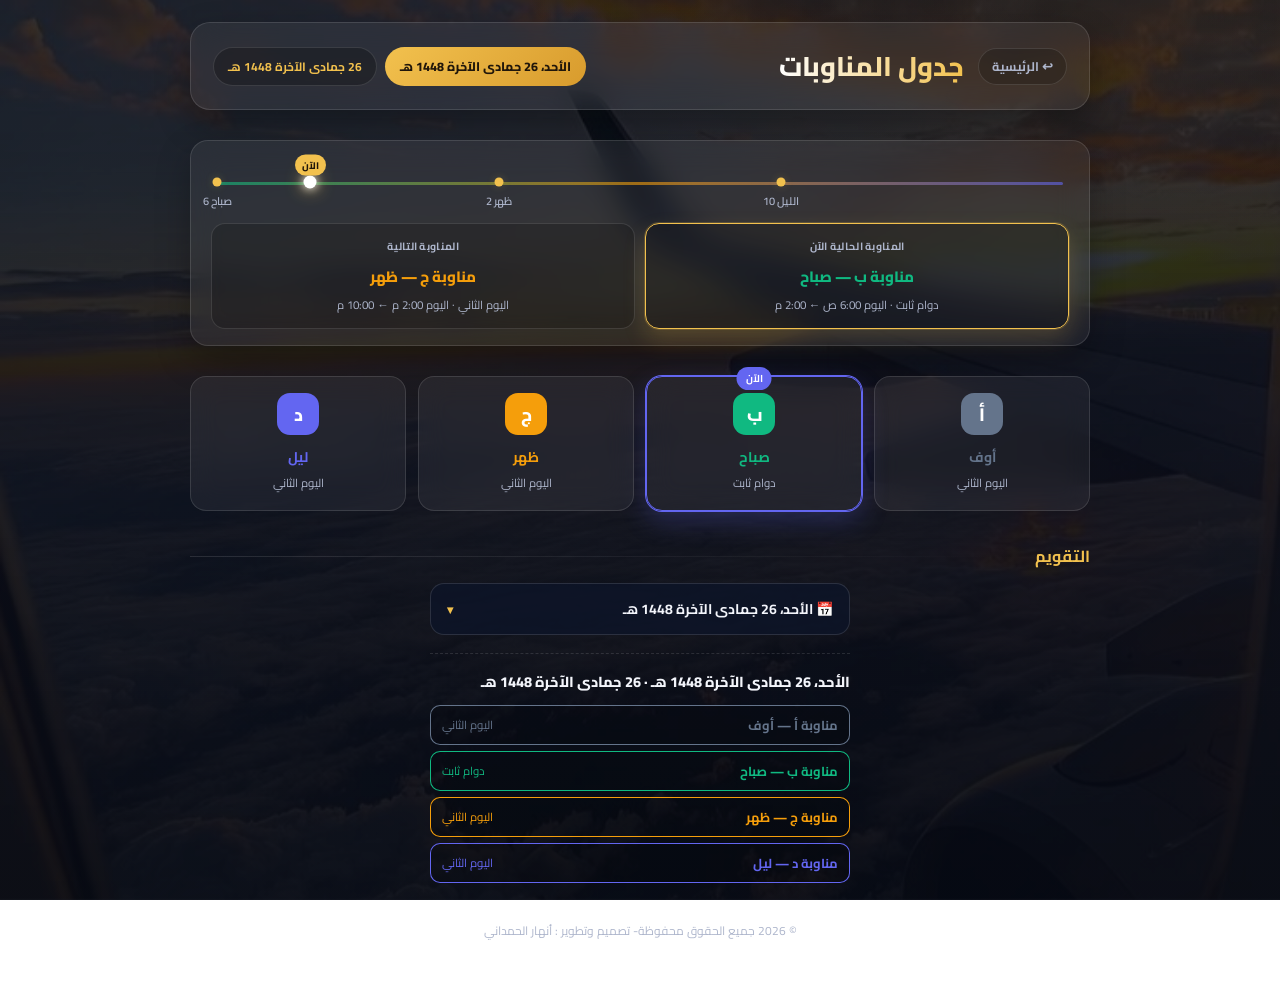
==== commit 086bd7d9: "Add files via upload" ====
--- a/shifts.html
+++ b/shifts.html
@@ -66,7 +66,7 @@
 
   <div class="day-details" id="dayDetails"></div>
 
-  <footer>إعداد / أنهار الحمداني</footer>
+  <footer>© 2026 جميع الحقوق محفوظة- تصميم وتطوير : أنهار الحمداني</footer>
 </div>
 
 <script>
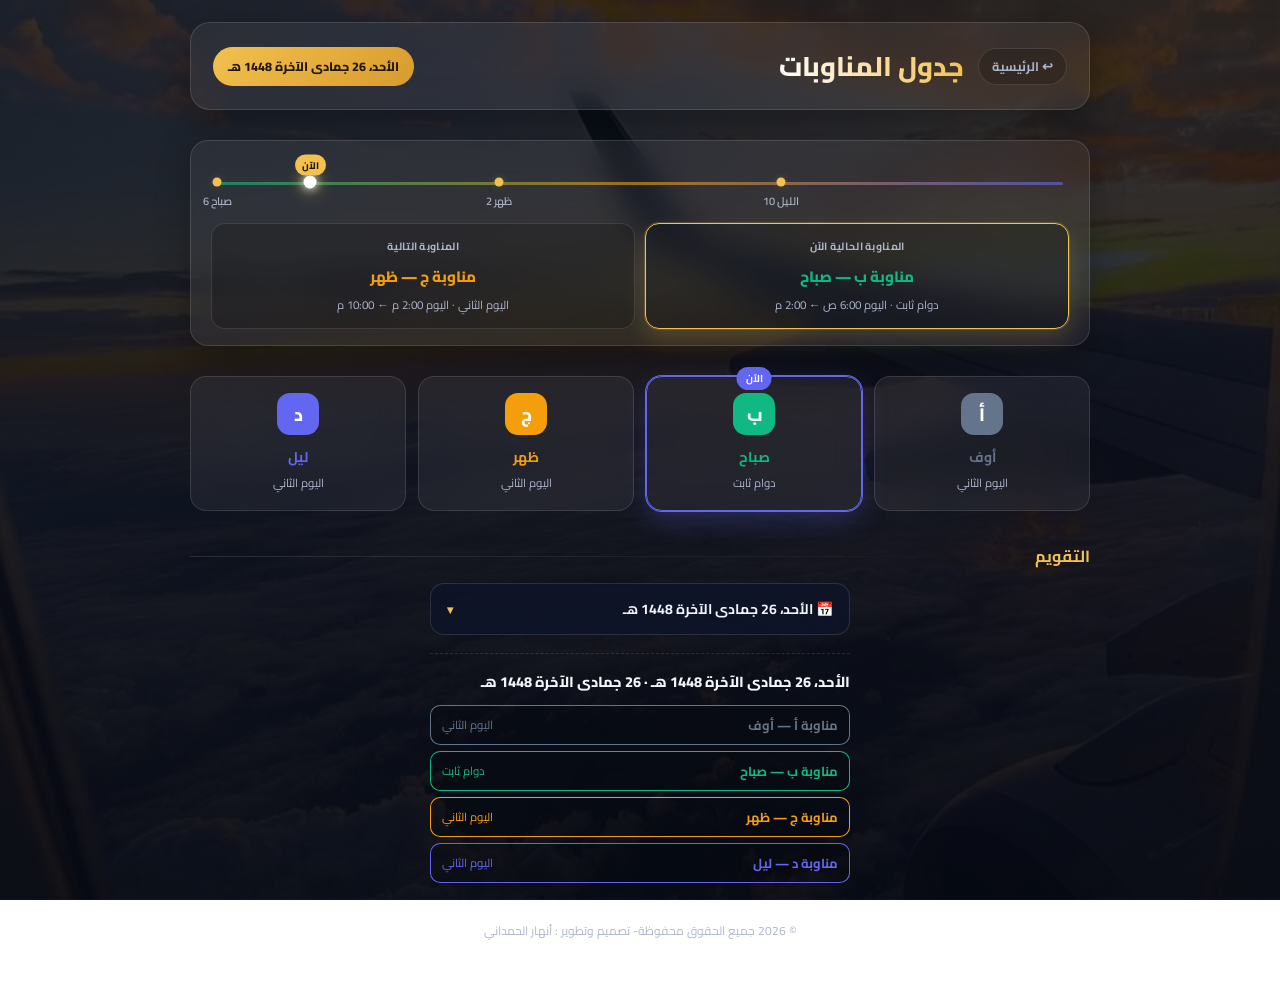
==== commit 04378f99: "Add files via upload" ====
--- a/shifts.html
+++ b/shifts.html
@@ -19,7 +19,6 @@
     <h1>جدول المناوبات</h1>
     <div class="pills">
       <span class="g" id="todayPillG"></span>
-      <span class="h" id="todayPillH"></span>
     </div>
   </div>
 
@@ -164,8 +163,7 @@
   });
 
   document.getElementById('todayPillG').textContent =
-    today.toLocaleDateString('ar-SA-u-nu-latn', {weekday:'long', day:'numeric', month:'long', year:'numeric'});
-  document.getElementById('todayPillH').textContent = hijriFull(today);
+    today.toLocaleDateString(HIJRI_LOCALE, {weekday:'long', day:'numeric', month:'long', year:'numeric'});
 }
 
 /* ===================== الخط الزمني ===================== */
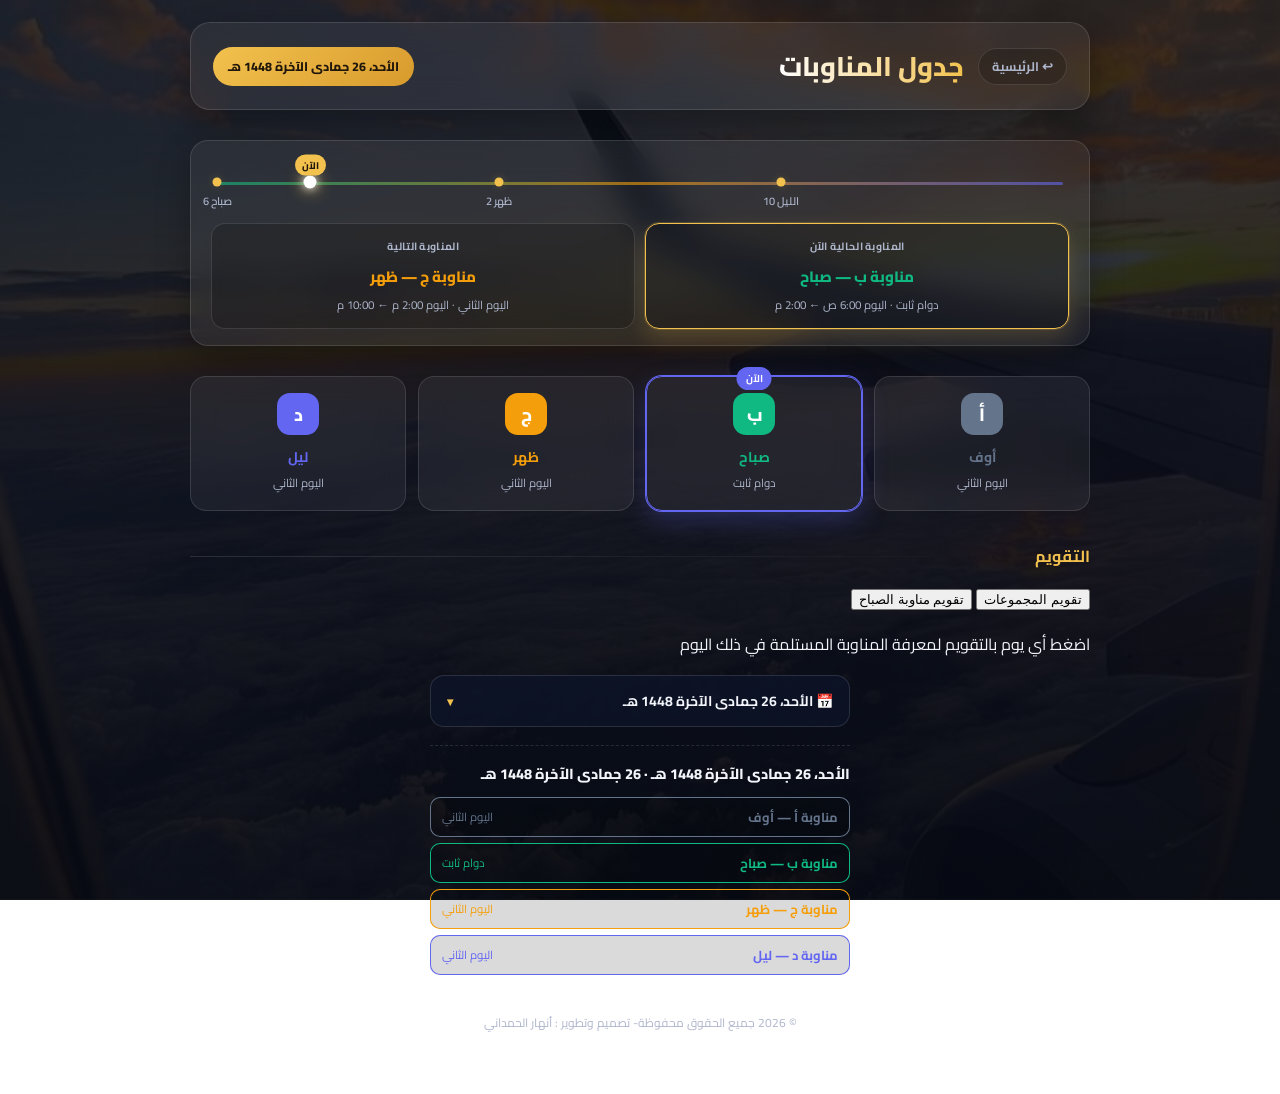
==== commit 24a28b4c: "Add files via upload" ====
--- a/shifts.html
+++ b/shifts.html
@@ -36,6 +36,11 @@
   <div class="duty-grid sec-gap" id="dutyGrid"></div>
 
   <div class="sec-title"><span>التقويم</span><span class="line"></span></div>
+  <div class="cal-type-switch">
+    <button type="button" class="type-opt active" id="typeGroups">تقويم المجموعات</button>
+    <button type="button" class="type-opt" id="typeMorning">تقويم مناوبة الصباح</button>
+  </div>
+  <p class="cal-caption" id="calCaption"></p>
   <button type="button" class="date-toggle" id="dateToggle">
     <span id="dateToggleText"></span><span class="arrow">▾</span>
   </button>
@@ -73,6 +78,15 @@
 // مناوبة ج ثابتة صباحًا حتى 30/4/1448هـ (2026-10-11) شاملة، ومن 1/5/1448هـ (2026-10-12) تصبح مناوبة ب هي الثابتة صباحًا وج تدخل دورة التبديل مكانها
 const EPOCH  = new Date(2026, 9, 6);
 const SWITCH = new Date(2026, 9, 12);
+
+// مجموعات الدوام الصباحي الداخلية (3 مجموعات، 4 أيام دوام / يومين أوف)
+// تبدأ من 1 جمادى الأولى 1448هـ، وفي كل مرة مجموعة وحدة فقط أوف يومين والباقي دوام
+const MORNING_EPOCH = SWITCH;
+function morningOffGroup(date){
+  const dd = Math.round((stripTime(date) - MORNING_EPOCH) / 86400000);
+  const pos = ((dd % 6) + 6) % 6;
+  return Math.floor(pos / 2) + 1; // 1, 2 أو 3
+}
 
 // الوقت الحالي بتوقيت السعودية دائمًا، بغض النظر عن منطقة جهاز الزائر
 function nowRiyadh(){
@@ -350,25 +364,68 @@
   document.getElementById('dateToggle').classList.remove('open');
 }
 
+let calType = 'groups';
+
+function updateCalCaption(){
+  const el = document.getElementById('calCaption');
+  el.textContent = calType === 'groups'
+    ? 'اضغط أي يوم بالتقويم لمعرفة المناوبة المستلمة في ذلك اليوم'
+    : 'اضغط أي يوم بالتقويم لمعرفة المجموعة المستلمة في ذلك اليوم';
+}
+
 function showDayDetails(date){
   updateDateToggleText(date);
-  const sch = getDaySchedule(date);
   const box = document.getElementById('dayDetails');
   const niceDate = date.toLocaleDateString('ar-SA-u-nu-latn', {weekday:'long', day:'numeric', month:'long', year:'numeric'});
 
   let rows = '';
-  ['أ','ب','ج','د'].forEach(g=>{
-    const info = sch[g];
-    const colors = PHASE_COLOR[info.phase];
-    rows += `
-      <div class="drow hl" style="color:${colors.c}">
-        <b style="color:${colors.c}">مناوبة ${g} — ${info.phase}</b>
-        <span>${dayWord(info)}</span>
-      </div>`;
-  });
+  if(calType === 'groups'){
+    const sch = getDaySchedule(date);
+    ['أ','ب','ج','د'].forEach(g=>{
+      const info = sch[g];
+      const colors = PHASE_COLOR[info.phase];
+      rows += `
+        <div class="drow hl" style="color:${colors.c}">
+          <b style="color:${colors.c}">مناوبة ${g} — ${info.phase}</b>
+          <span>${dayWord(info)}</span>
+        </div>`;
+    });
+  }else{
+    const offGroup = morningOffGroup(date);
+    [1,2,3].forEach(n=>{
+      const isOff = n === offGroup;
+      const color = isOff ? 'var(--c-off)' : 'var(--c-morn)';
+      rows += `
+        <div class="drow hl" style="color:${color}">
+          <b style="color:${color}">مجموعة الصباح ${n}</b>
+          <span>${isOff ? 'أوف' : 'دوام'}</span>
+        </div>`;
+    });
+  }
 
   box.innerHTML = `<div class="ddate">${niceDate} · ${hijriFull(date)}</div>${rows}`;
 }
+
+document.getElementById('typeGroups').addEventListener('click', ()=>{
+  calType = 'groups';
+  document.getElementById('typeGroups').classList.add('active');
+  document.getElementById('typeMorning').classList.remove('active');
+  updateCalCaption();
+  if(pickedDateStr){
+    const [y,m,d] = pickedDateStr.split('-').map(Number);
+    showDayDetails(new Date(y, m-1, d));
+  }
+});
+document.getElementById('typeMorning').addEventListener('click', ()=>{
+  calType = 'morning';
+  document.getElementById('typeMorning').classList.add('active');
+  document.getElementById('typeGroups').classList.remove('active');
+  updateCalCaption();
+  if(pickedDateStr){
+    const [y,m,d] = pickedDateStr.split('-').map(Number);
+    showDayDetails(new Date(y, m-1, d));
+  }
+});
 
 document.getElementById('dateToggle').addEventListener('click', ()=>{
   const pop = document.getElementById('calPop');
@@ -410,6 +467,7 @@
 /* ===================== تشغيل ===================== */
 renderDutyCards();
 renderTimeline();
+updateCalCaption();
 initCalendarToToday();
 renderCalendar();
 setInterval(()=>{ renderTimeline(); renderDutyCards(); }, 60000);
